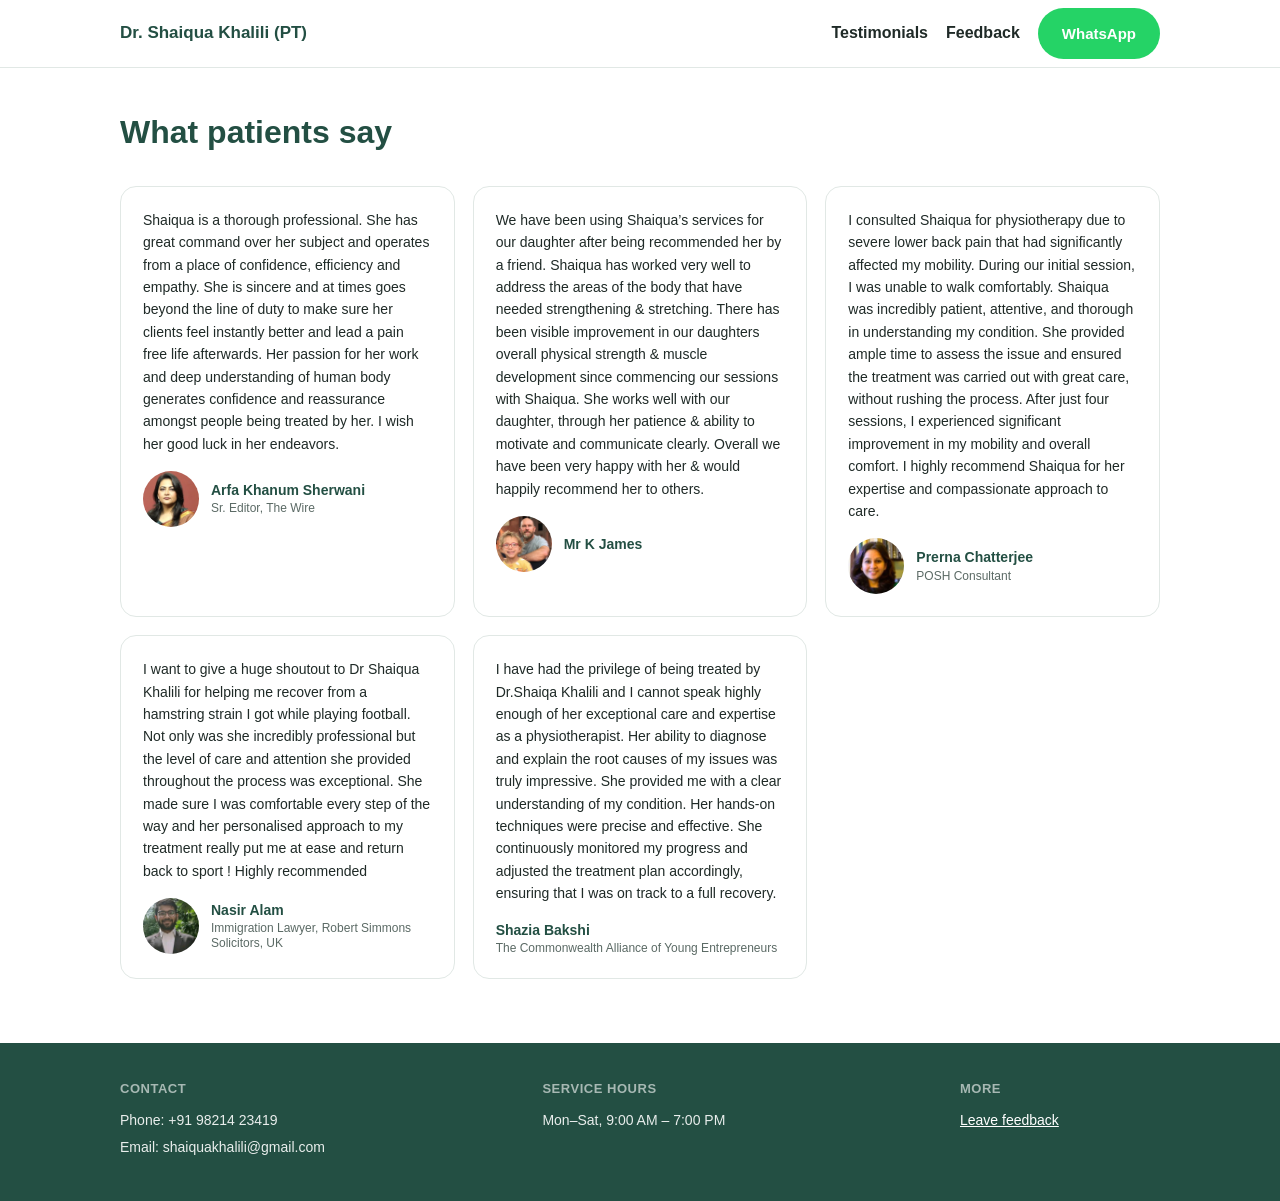
==== testimonials.html @ 1cbf67c7 "Initial commit: physiotherapist website Static site (Home, Feedback, Testimonials) with a Google App" ====
<!doctype html>
<html lang="en">
<head>
  <meta charset="UTF-8" />
  <meta name="viewport" content="width=device-width, initial-scale=1" />
  <title>Testimonials | Dr. Shaiqua Khalili (PT)</title>
  <meta
    name="description"
    content="What patients say about home physiotherapy sessions with Dr. Shaiqua Khalili."
  />

  <meta property="og:type" content="website" />
  <meta property="og:title" content="Testimonials | Dr. Shaiqua Khalili (PT)" />
  <meta
    property="og:description"
    content="What patients say about home physiotherapy sessions with Dr. Shaiqua Khalili."
  />
  <meta property="og:image" content="/assets/og-image.jpg" />

  <link rel="icon" href="assets/favicon.svg" type="image/svg+xml" />
  <link rel="stylesheet" href="css/styles.css" />
</head>
<body>
  <a class="skip-link" href="#main">Skip to content</a>

  <header class="topbar">
    <div class="container">
      <a class="topbar-brand" href="index.html" id="topbar-brand">Dr. Shaiqua Khalili (PT)</a>
      <nav class="topbar-links" aria-label="Primary">
        <a class="topbar-feedback-link" href="testimonials.html" aria-current="page">
          Testimonials
        </a>
        <a class="topbar-feedback-link" href="feedback.html">Feedback</a>
        <a
          class="btn btn-whatsapp"
          id="topbar-whatsapp"
          href="#"
          target="_blank"
          rel="noopener"
        >
          WhatsApp
        </a>
      </nav>
    </div>
  </header>

  <main id="main" class="testimonials-main">
    <div class="container">
      <h1>What patients say</h1>
      <div class="testimonials-grid" id="testimonials-grid"></div>
    </div>
  </main>

  <footer class="site-footer">
    <div class="container footer-grid">
      <div>
        <h3>Contact</h3>
        <p id="footer-phone"></p>
        <p id="footer-email"></p>
      </div>
      <div>
        <h3>Service hours</h3>
        <p id="footer-hours"></p>
      </div>
      <div>
        <h3>More</h3>
        <p><a href="feedback.html">Leave feedback</a></p>
      </div>
    </div>
  </footer>

  <a
    class="btn btn-whatsapp sticky-whatsapp"
    id="sticky-whatsapp"
    href="#"
    target="_blank"
    rel="noopener"
    aria-label="Book a home visit on WhatsApp"
  >
    WhatsApp
  </a>

  <script src="js/config.js"></script>
  <script src="js/testimonial-card.js"></script>
  <script src="js/testimonials-page.js"></script>
</body>
</html>
---- css/styles.css ----
/* ==========================================================================
   Physiotherapist website — shared stylesheet
   Plain, neutral placeholder styling. Swap colors/type/spacing here once
   the final visual design (mocks) is ready — no markup changes needed.
   ========================================================================== */

:root {
  --color-primary: #2f6f5e;
  --color-primary-dark: #234f43;
  --color-whatsapp: #25d366;
  --color-whatsapp-dark: #1ea952;
  --color-text: #1f2a27;
  --color-muted: #5b6a65;
  --color-bg: #ffffff;
  --color-bg-alt: #f4f7f6;
  --color-border: #e1e8e5;
  --color-error: #b3261e;
  --color-error-bg: #fbeceb;
  --color-success: #1e7a4a;
  --color-success-bg: #eaf7ef;

  --radius: 10px;
  --radius-lg: 16px;
  --max-width: 1080px;
  --tap-min: 44px;
  --topbar-h: 64px;

  --font-body: -apple-system, BlinkMacSystemFont, "Segoe UI", Roboto, Helvetica,
    Arial, sans-serif;
}

* {
  box-sizing: border-box;
}

html {
  scroll-behavior: smooth;
}

body {
  margin: 0;
  font-family: var(--font-body);
  color: var(--color-text);
  background: var(--color-bg);
  line-height: 1.55;
  font-size: 16px;
  -webkit-font-smoothing: antialiased;
}

img {
  max-width: 100%;
  display: block;
}

a {
  color: inherit;
}

.container {
  max-width: var(--max-width);
  margin: 0 auto;
  padding: 0 20px;
}

.visually-hidden {
  position: absolute;
  width: 1px;
  height: 1px;
  padding: 0;
  margin: -1px;
  overflow: hidden;
  clip: rect(0, 0, 0, 0);
  white-space: nowrap;
  border: 0;
}

.skip-link {
  position: absolute;
  left: 8px;
  top: -48px;
  background: var(--color-primary-dark);
  color: #fff;
  padding: 10px 16px;
  border-radius: var(--radius);
  z-index: 100;
  transition: top 0.15s ease;
}

.skip-link:focus {
  top: 8px;
}

/* -------------------- Buttons -------------------- */

.btn {
  display: inline-flex;
  align-items: center;
  justify-content: center;
  gap: 8px;
  min-height: var(--tap-min);
  padding: 12px 22px;
  border-radius: 999px;
  font-weight: 600;
  font-size: 15px;
  text-decoration: none;
  border: 2px solid transparent;
  cursor: pointer;
  transition: transform 0.08s ease, background 0.15s ease, box-shadow 0.15s ease;
}

.btn:active {
  transform: scale(0.98);
}

.btn-whatsapp {
  background: var(--color-whatsapp);
  color: #fff;
}

.btn-whatsapp:hover {
  background: var(--color-whatsapp-dark);
}

.btn-call {
  background: transparent;
  color: var(--color-primary-dark);
  border-color: var(--color-primary-dark);
}

.btn-call:hover {
  background: var(--color-bg-alt);
}

.btn-block {
  width: 100%;
}

.btn:disabled {
  opacity: 0.6;
  cursor: not-allowed;
  transform: none;
}

/* -------------------- Top bar -------------------- */

.topbar {
  position: sticky;
  top: 0;
  z-index: 50;
  background: rgba(255, 255, 255, 0.95);
  backdrop-filter: saturate(180%) blur(6px);
  border-bottom: 1px solid var(--color-border);
}

.topbar .container {
  display: flex;
  align-items: center;
  justify-content: space-between;
  gap: 12px;
  min-height: var(--topbar-h);
  padding-top: 8px;
  padding-bottom: 8px;
}

.topbar-brand {
  font-weight: 700;
  font-size: 17px;
  text-decoration: none;
  color: var(--color-primary-dark);
  white-space: nowrap;
  overflow: hidden;
  text-overflow: ellipsis;
  max-width: 45vw;
}

.topbar-links {
  display: flex;
  align-items: center;
  gap: 18px;
}

.topbar-feedback-link {
  font-weight: 600;
  text-decoration: none;
  color: var(--color-text);
  min-height: var(--tap-min);
  display: inline-flex;
  align-items: center;
}

.topbar-feedback-link:hover {
  color: var(--color-primary-dark);
}

/* -------------------- Sticky mobile WhatsApp button -------------------- */

.sticky-whatsapp {
  position: fixed;
  right: 16px;
  bottom: 16px;
  z-index: 60;
  box-shadow: 0 6px 20px rgba(0, 0, 0, 0.2);
}

@media (min-width: 720px) {
  .sticky-whatsapp {
    display: none;
  }
}

/* -------------------- Hero --------------------
   Full-bleed background image (edge-to-edge), but kept compact in height
   so the About section below is also visible with no scrolling on a
   typical screen. */

.hero {
  position: relative;
  display: flex;
  align-items: center;
  min-height: 300px;
  padding: 40px 0;
  background-image: url("../assets/hero-photo.jpg");
  background-size: cover;
  background-position: center;
  overflow: hidden;
}

@media (max-width: 719px) {
  .hero {
    min-height: 0;
    padding: 20px 0;
  }
}

.hero-overlay {
  position: absolute;
  inset: 0;
  background: linear-gradient(
    180deg,
    rgba(13, 26, 22, 0.5),
    rgba(13, 26, 22, 0.35)
  );
}

.hero-inner {
  position: relative;
  z-index: 1;
}

.hero-text {
  max-width: 640px;
}

.hero h1 {
  font-size: clamp(22px, 4vw, 36px);
  line-height: 1.15;
  margin: 0 0 8px;
  color: #fff;
}

.hero-subhead {
  font-size: 15px;
  color: rgba(255, 255, 255, 0.9);
  max-width: 560px;
  margin: 0 0 14px;
}

.hero-ctas {
  display: flex;
  flex-wrap: wrap;
  gap: 10px;
}

.hero-text .btn-call {
  color: #fff;
  border-color: rgba(255, 255, 255, 0.85);
}

.hero-text .btn-call:hover {
  background: rgba(255, 255, 255, 0.15);
}

/* -------------------- About --------------------
   Kept compact so Hero + About both fit in the first screen with no
   scrolling required on a typical device. */

.about {
  padding: 28px 0;
}

@media (max-width: 719px) {
  .about {
    padding: 16px 0;
  }
}

.about-grid {
  display: grid;
  gap: 20px;
  align-items: center;
}

@media (max-width: 719px) {
  .about-grid {
    gap: 10px;
  }
}

@media (min-width: 720px) {
  .about-grid {
    grid-template-columns: 160px 1fr;
  }
}

.about-photo {
  width: 160px;
  height: 160px;
  border-radius: var(--radius-lg);
  object-fit: cover;
  background: var(--color-bg-alt);
  margin: 0 auto;
}

@media (max-width: 719px) {
  .about-photo {
    width: 88px;
    height: 88px;
  }
}

.about h2 {
  margin: 0 0 6px;
  font-size: 1.1em;
  color: var(--color-primary-dark);
}

.about-text {
  color: var(--color-muted);
  font-size: 14px;
  display: flex;
  flex-direction: column;
  gap: 10px;
}

.about-text p {
  margin: 0;
}

.credentials-strip {
  display: flex;
  flex-wrap: wrap;
  gap: 8px;
  margin-top: 10px;
  padding: 0;
  list-style: none;
}

.credentials-strip li {
  background: var(--color-bg-alt);
  border: 1px solid var(--color-border);
  border-radius: 999px;
  padding: 5px 12px;
  font-size: 12px;
  font-weight: 600;
  color: var(--color-primary-dark);
}

/* -------------------- Services -------------------- */

.services {
  padding: 56px 0;
  background: var(--color-bg-alt);
}

.services h2 {
  text-align: center;
  color: var(--color-primary-dark);
  margin-top: 0;
}

.services-grid {
  display: grid;
  gap: 18px;
  margin-top: 32px;
  grid-template-columns: 1fr;
}

@media (min-width: 560px) {
  .services-grid {
    grid-template-columns: 1fr 1fr;
  }
}

@media (min-width: 860px) {
  .services-grid {
    grid-template-columns: 1fr 1fr 1fr;
  }
}

.service-card {
  background: #fff;
  border: 1px solid var(--color-border);
  border-radius: var(--radius-lg);
  padding: 22px;
}

.service-card h3 {
  margin: 0 0 8px;
  color: var(--color-primary-dark);
  font-size: 17px;
}

.service-card p {
  margin: 0;
  color: var(--color-muted);
  font-size: 14px;
}

/* -------------------- Testimonials page -------------------- */

.testimonials-main {
  padding: 40px 0 64px;
}

.testimonials-main h1 {
  color: var(--color-primary-dark);
  margin: 0 0 28px;
}

.testimonials-grid {
  display: grid;
  gap: 18px;
  grid-template-columns: 1fr;
}

@media (min-width: 560px) {
  .testimonials-grid {
    grid-template-columns: 1fr 1fr;
  }
}

@media (min-width: 860px) {
  .testimonials-grid {
    grid-template-columns: 1fr 1fr 1fr;
  }
}

.testimonial-card {
  background: #fff;
  border: 1px solid var(--color-border);
  border-radius: var(--radius-lg);
  padding: 22px;
  margin: 0;
  display: flex;
  flex-direction: column;
  gap: 16px;
}

.testimonial-card blockquote {
  margin: 0;
  color: var(--color-text);
  font-size: 14px;
  line-height: 1.6;
}

.testimonial-byline {
  display: flex;
  align-items: center;
  gap: 12px;
  flex-shrink: 0;
}

.testimonial-photo {
  width: 56px;
  height: 56px;
  border-radius: 50%;
  object-fit: cover;
  flex-shrink: 0;
  display: block;
}

.testimonial-name {
  font-weight: 600;
  font-size: 14px;
  line-height: 1.3;
  color: var(--color-primary-dark);
}

.testimonial-title {
  font-size: 12px;
  line-height: 1.3;
  color: var(--color-muted);
  margin-top: 2px;
}

/* -------------------- Home page testimonials slider --------------------
   One testimonial at a time, arrows + dots to navigate. No card/border —
   text sits directly on the section background. Colors/font reuse the
   site's existing tokens; the spec this was built from gave literal hex
   values as approximations of those same tokens. */

.testimonials-preview {
  padding: 72px 0 88px;
  background: var(--color-bg-alt);
}

.testimonials-preview h2 {
  text-align: center;
  color: var(--color-primary-dark);
  font-size: 36px;
  margin: 0 0 48px;
}

.testimonial-slider {
  outline: none;
}

.slider-quote-wrap {
  display: flex;
  align-items: center;
  justify-content: space-between;
  gap: 16px;
}

.slider-quote-inner {
  flex: 0 1 760px;
  margin: 0 auto;
  text-align: center;
}

.slider-quote-mark {
  font-size: 72px;
  line-height: 1;
  color: var(--color-whatsapp);
  margin-bottom: 8px;
}

.slider-quote {
  margin: 0;
  font-size: 20px;
  line-height: 1.65;
  color: var(--color-text);
}

.slider-arrow {
  flex-shrink: 0;
  width: 48px;
  height: 48px;
  border-radius: 50%;
  border: 1px solid var(--color-border);
  background: #fff;
  color: var(--color-primary-dark);
  font-size: 18px;
  display: flex;
  align-items: center;
  justify-content: center;
  cursor: pointer;
}

.slider-arrow:hover {
  background: var(--color-bg-alt);
}

.slider-arrow-mobile {
  display: none;
}

.slider-byline {
  display: flex;
  align-items: center;
  justify-content: center;
  gap: 12px;
  margin-top: 24px;
  text-align: left;
}

.slider-avatar {
  width: 56px;
  height: 56px;
  border-radius: 50%;
  object-fit: cover;
  flex-shrink: 0;
}

.slider-name {
  font-weight: 700;
  font-size: 17px;
  color: var(--color-primary-dark);
}

.slider-role {
  font-weight: 400;
  font-size: 15px;
  color: var(--color-muted);
}

.slider-controls {
  display: flex;
  align-items: center;
  justify-content: center;
  gap: 8px;
  margin-top: 40px;
}

.slider-dots {
  display: flex;
  align-items: center;
  gap: 8px;
}

.slider-dot {
  width: 8px;
  height: 8px;
  border-radius: 999px;
  border: none;
  padding: 0;
  background: var(--color-border);
  cursor: pointer;
  transition: width 0.15s ease, background 0.15s ease;
}

.slider-dot.is-active {
  width: 24px;
  background: var(--color-primary-dark);
}

.testimonials-preview-more {
  text-align: center;
  margin: 32px 0 0;
}

.testimonials-preview-more a {
  color: var(--color-primary-dark);
  font-weight: 600;
  font-size: 14px;
  text-decoration: underline;
}

@media (max-width: 639px) {
  .slider-quote {
    font-size: 17px;
  }

  .slider-arrow-desktop {
    display: none;
  }

  .slider-arrow-mobile {
    display: flex;
  }

  .slider-byline {
    justify-content: center;
  }
}

/* -------------------- Final CTA -------------------- */

.final-cta {
  padding: 40px 0;
}

.final-cta-bar {
  display: flex;
  flex-wrap: wrap;
  align-items: center;
  justify-content: space-between;
  gap: 20px;
}

.final-cta-text {
  margin: 0;
  color: var(--color-text);
  font-size: 16px;
  max-width: 480px;
}

.final-cta-ctas {
  flex-shrink: 0;
}

/* -------------------- Footer -------------------- */

.site-footer {
  background: var(--color-primary-dark);
  color: rgba(255, 255, 255, 0.9);
  padding: 36px 0;
  font-size: 14px;
}

.site-footer a {
  color: #fff;
  text-decoration: underline;
}

.footer-grid {
  display: flex;
  flex-wrap: wrap;
  gap: 24px;
  justify-content: space-between;
}

.footer-grid > div {
  min-width: 200px;
}

.footer-grid h3 {
  font-size: 13px;
  text-transform: uppercase;
  letter-spacing: 0.04em;
  color: rgba(255, 255, 255, 0.6);
  margin: 0 0 10px;
}

.footer-grid p {
  margin: 0 0 6px;
}

/* -------------------- Feedback page -------------------- */

.feedback-main {
  padding: 24px 0 48px;
}

.feedback-main h1 {
  color: var(--color-primary-dark);
  margin-top: 0;
  margin-bottom: 20px;
  font-size: 1.6em;
}

.feedback-main .form-status {
  max-width: 480px;
  margin-bottom: 20px;
}

.feedback-form {
  max-width: 480px;
  display: flex;
  flex-direction: column;
  gap: 16px;
}

.form-field label,
.form-field legend {
  display: block;
  font-weight: 600;
  margin-bottom: 6px;
  padding: 0;
}

.form-field .required-mark {
  color: var(--color-error);
}

.form-field .optional-mark {
  color: var(--color-muted);
  font-weight: 400;
}

.form-field input[type="text"],
.form-field input[type="email"],
.form-field input[type="tel"],
.form-field textarea {
  width: 100%;
  min-height: var(--tap-min);
  padding: 10px 12px;
  border-radius: var(--radius);
  border: 1.5px solid var(--color-border);
  font: inherit;
  color: var(--color-text);
  background: #fff;
}

.form-field textarea {
  min-height: 80px;
  resize: vertical;
}

.form-field input:focus,
.form-field textarea:focus {
  outline: 3px solid rgba(47, 111, 94, 0.35);
  border-color: var(--color-primary);
}

.form-field.has-error input,
.form-field.has-error textarea {
  border-color: var(--color-error);
}

.field-error {
  color: var(--color-error);
  font-size: 13px;
  margin-top: 6px;
  display: none;
}

.form-field.has-error .field-error {
  display: block;
}

fieldset {
  border: none;
  margin: 0;
  padding: 0;
}

.honeypot-field {
  position: absolute;
  left: -9999px;
  width: 1px;
  height: 1px;
  overflow: hidden;
}

.form-note {
  font-size: 13px;
  color: var(--color-muted);
  margin: 0;
}

.form-status {
  border-radius: var(--radius);
  padding: 14px 16px;
  font-size: 14px;
  display: none;
}

.form-status[data-visible="true"] {
  display: block;
}

.form-status.status-error {
  background: var(--color-error-bg);
  color: var(--color-error);
}

.form-status.status-success {
  background: var(--color-success-bg);
  color: var(--color-success);
}

.form-success-actions {
  margin-top: 14px;
}

/* -------------------- Utilities -------------------- */

[hidden] {
  display: none !important;
}
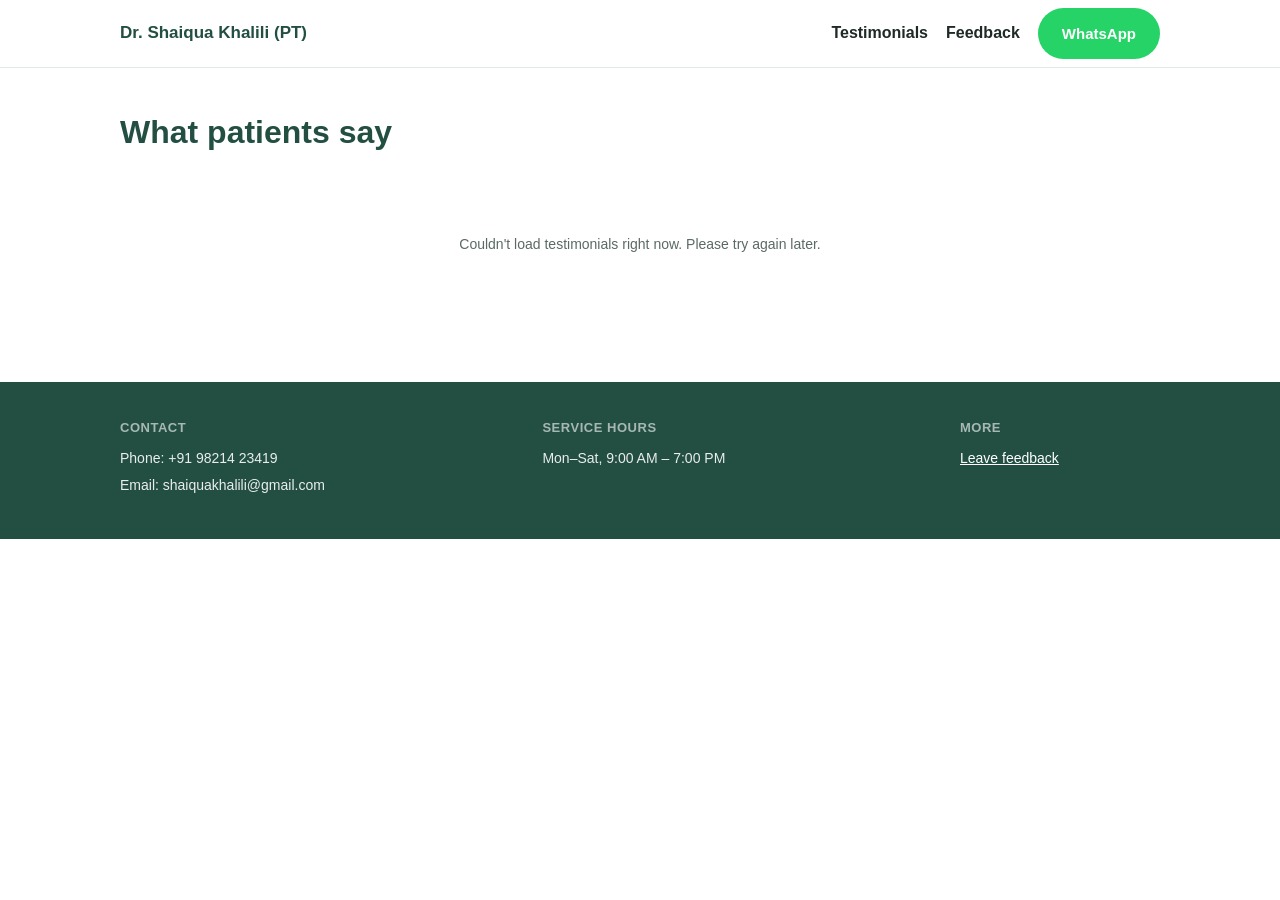
==== commit 15873a4a: "Testimonials page now reads live feedback from the Google Sheet Phase 1: replace the hardcoded testi" ====
--- a/testimonials.html
+++ b/testimonials.html
@@ -47,7 +47,8 @@
   <main id="main" class="testimonials-main">
     <div class="container">
       <h1>What patients say</h1>
-      <div class="testimonials-grid" id="testimonials-grid"></div>
+      <p class="testimonials-state" id="testimonials-state" hidden></p>
+      <div class="testimonials-grid" id="testimonials-grid" hidden></div>
     </div>
   </main>
 
--- a/css/styles.css
+++ b/css/styles.css
@@ -375,6 +375,7 @@
 .services h2 {
   text-align: center;
   color: var(--color-primary-dark);
+  font-size: 24px;
   margin-top: 0;
 }
 
@@ -424,7 +425,15 @@
 
 .testimonials-main h1 {
   color: var(--color-primary-dark);
+  font-size: 32px;
   margin: 0 0 28px;
+}
+
+.testimonials-state {
+  text-align: center;
+  color: var(--color-muted);
+  font-size: 14px;
+  padding: 48px 0;
 }
 
 .testimonials-grid {
@@ -507,7 +516,7 @@
 .testimonials-preview h2 {
   text-align: center;
   color: var(--color-primary-dark);
-  font-size: 36px;
+  font-size: 24px;
   margin: 0 0 48px;
 }
 
@@ -726,7 +735,7 @@
   color: var(--color-primary-dark);
   margin-top: 0;
   margin-bottom: 20px;
-  font-size: 1.6em;
+  font-size: 32px;
 }
 
 .feedback-main .form-status {
